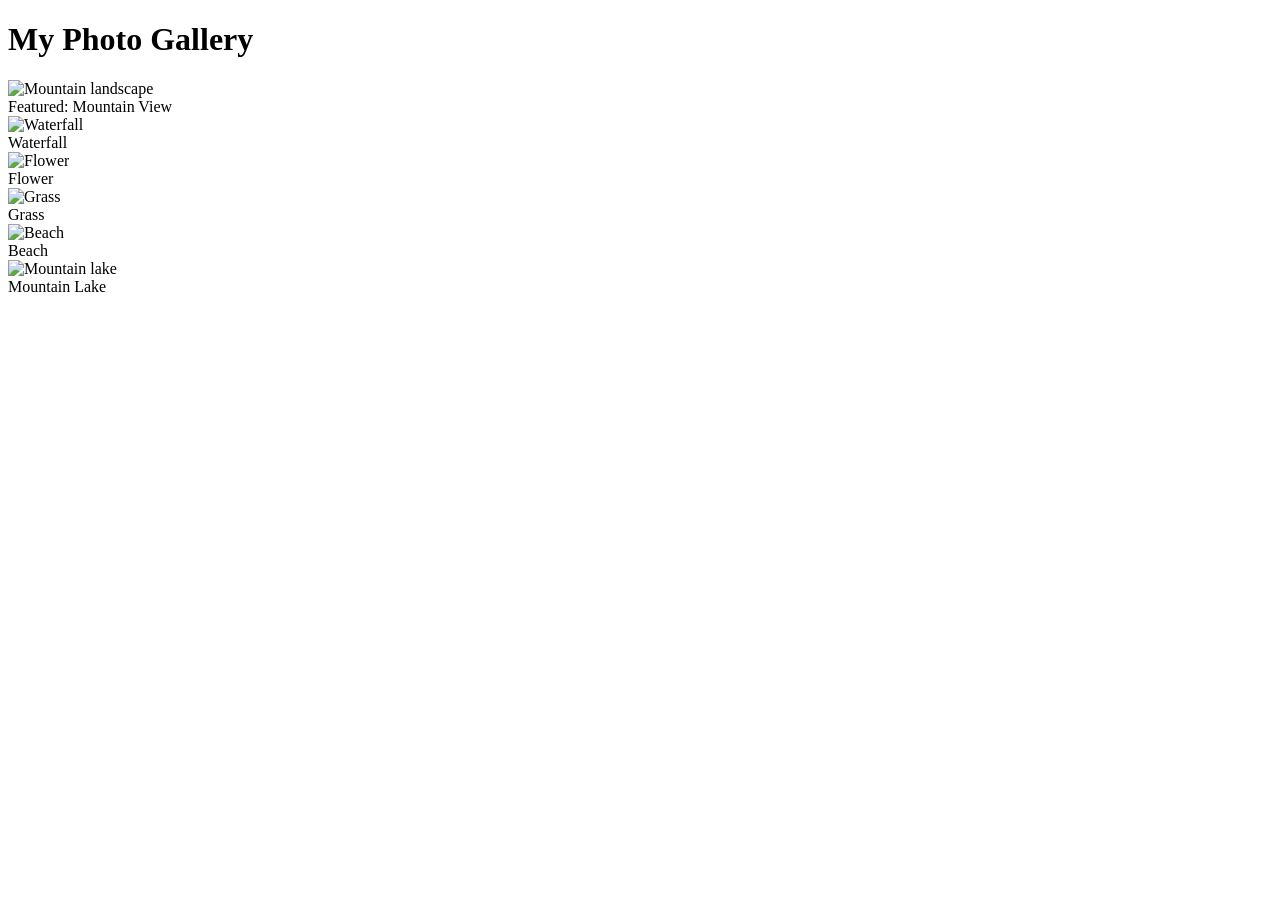
==== index.html @ db3c8d2a "Task 1.1 HTML structer" ====
<!DOCTYPE html>
<html lang="en">
<head>
    <meta charset="UTF-8">
    <meta name="viewport" content="width=device-width, initial-scale=1.0">
    <title>CSS Grid Photo Gallery</title>
    <link rel="stylesheet" href="style.css">
</head>
<body>
    <h1>My Photo Gallery</h1>
    
    <div class="gallery">
        <div class="gallery-item featured">
            <img src="https://picsum.photos/id/1015/400/300" alt="Mountain landscape">
            <div class="overlay">Featured: Mountain View</div>
        </div>
        
        <div class="gallery-item">
            <img src="https://picsum.photos/id/104/400/300" alt="Waterfall">
            <div class="overlay">Waterfall</div>
        </div>
        
        <div class="gallery-item">
            <img src="https://picsum.photos/id/106/400/300" alt="Flower">
            <div class="overlay">Flower</div>
        </div>
        
        <div class="gallery-item">
            <img src="https://picsum.photos/id/107/400/300" alt="Grass">
            <div class="overlay">Grass</div>
        </div>
        
        <div class="gallery-item">
            <img src="https://picsum.photos/id/116/400/300" alt="Beach">
            <div class="overlay">Beach</div>
        </div>
        
        <div class="gallery-item">
            <img src="https://picsum.photos/id/119/400/300" alt="Mountain lake">
            <div class="overlay">Mountain Lake</div>
        </div>
    </div>
</body>
</html>
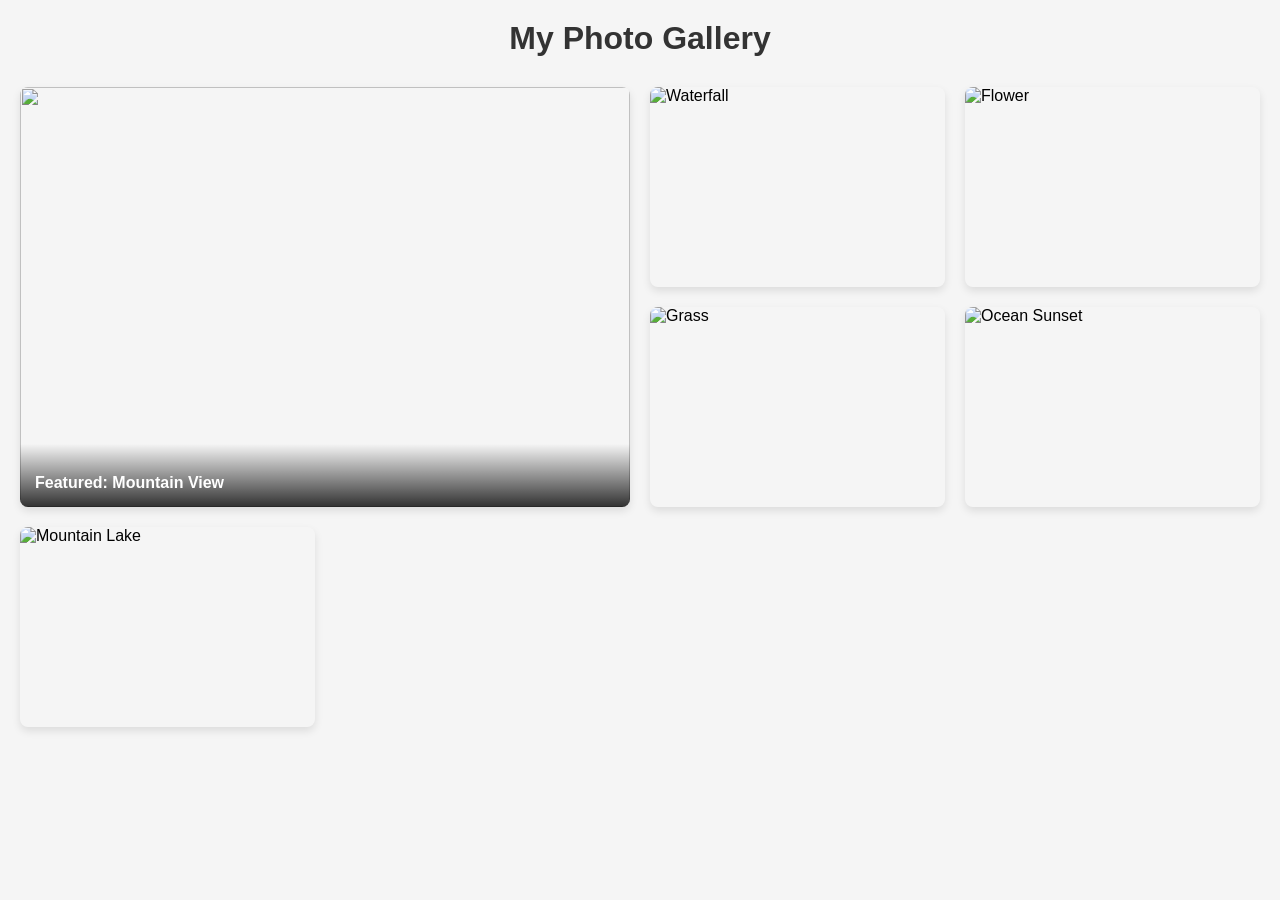
==== commit 7fbf181e: "Task 2.2 : Add caption divs to all items" ====
--- a/index.html
+++ b/index.html
@@ -10,34 +10,62 @@
     <h1>My Photo Gallery</h1>
     
     <div class="gallery">
-        <div class="gallery-item featured">
-            <img src="https://picsum.photos/id/1015/400/300" alt="Mountain landscape">
-            <div class="overlay">Featured: Mountain View</div>
+          <div class="gallery-item featured">
+      <img src="...">
+      <div class="overlay">Featured: Mountain View</div>
+      <div class="caption">  
+          <h3>Mountain View</h3>
+          <p>Nature's masterpiece</p>
+         <span class="likes">❤ 124</span>
+     </div>
+  </div>  
+           <div class="gallery-item">
+        <img src="https://picsum.photos/id/104/400/300" alt="Waterfall">
+        <div class="overlay">Waterfall</div>
+        <div class="caption">
+            <h3>Beautiful Waterfall</h3>
+            <p>Nature's masterpiece</p>
+            <span class="likes">❤ 124</span>
         </div>
+    </div>
+              <div class="gallery-item">
+        <img src="https://picsum.photos/id/106/400/300" alt="Flower">
+        <div class="overlay">Flower</div>
+        <div class="caption">
+            <h3>Forest Path</h3>
+            <p>Walk among giants</p>
+            <span class="likes">❤ 89</span>
+        </div>
+    </div>
         
-        <div class="gallery-item">
-            <img src="https://picsum.photos/id/104/400/300" alt="Waterfall">
-            <div class="overlay">Waterfall</div>
+           <div class="gallery-item">
+        <img src="https://picsum.photos/id/107/400/300" alt="Grass">
+        <div class="overlay">Grass</div>
+        <div class="caption">
+            <h3>Grass Field</h3>
+<p>Green and peaceful</p>
+<span class="likes">❤ 73</span>
         </div>
+    </div>
         
-        <div class="gallery-item">
-            <img src="https://picsum.photos/id/106/400/300" alt="Flower">
-            <div class="overlay">Flower</div>
+        
+            <div class="gallery-item">
+        <img src="https://picsum.photos/id/128/400/300" alt="Ocean Sunset">
+        <div class="overlay">Ocean Sunset</div>
+        <div class="caption">
+            <h3>Ocean Sunset</h3>
+            <p>Golden hour magic</p>
+            <span class="likes">❤ 201</span>
         </div>
+    </div>
         
-        <div class="gallery-item">
-            <img src="https://picsum.photos/id/107/400/300" alt="Grass">
-            <div class="overlay">Grass</div>
-        </div>
-        
-        <div class="gallery-item">
-            <img src="https://picsum.photos/id/116/400/300" alt="Beach">
-            <div class="overlay">Beach</div>
-        </div>
-        
-        <div class="gallery-item">
-            <img src="https://picsum.photos/id/119/400/300" alt="Mountain lake">
-            <div class="overlay">Mountain Lake</div>
+          <div class="gallery-item">
+        <img src="https://picsum.photos/id/119/400/300" alt="Mountain Lake">
+        <div class="overlay">Mountain Lake</div>
+        <div class="caption">
+            <h3>Mountain Lake</h3>
+            <p>Calm alpine waters</p>
+            <span class="likes">❤ 142</span>
         </div>
     </div>
 </body>
--- a/style.css
+++ b/style.css
@@ -0,0 +1,78 @@
+/* Reset and base styles */
+* {
+    margin: 0;
+    padding: 0;
+    box-sizing: border-box;
+}
+
+body {
+    font-family: Arial, sans-serif;
+    padding: 20px;
+    background-color: #f5f5f5;
+}
+
+h1 {
+    text-align: center;
+    margin-bottom: 30px;
+    color: #333;
+}
+
+/* Basic Grid Setup */
+.gallery {
+    display: grid;
+    gap: 20px;
+    grid-template-columns: repeat(auto-fit, minmax(250px, 1fr));
+    grid-auto-rows: minmax(200px, auto);
+}
+
+/* Style individual gallery items */
+.gallery-item {
+    position: relative;
+    border-radius: 8px;
+    overflow: hidden;
+    box-shadow: 0 4px 8px rgba(0,0,0,0.1);
+    transition: transform 0.3s ease;
+}
+
+.gallery-item:hover {
+    transform: scale(1.02);
+}
+
+.gallery-item img {
+    width: 100%;
+    height: 100%;
+    object-fit: cover;
+    display: block;
+}
+
+.overlay {
+    position: absolute;
+    bottom: 0;
+    left: 0;
+    right: 0;
+    background: linear-gradient(transparent, rgba(0,0,0,0.7));
+    color: white;
+    padding: 20px 10px 10px;
+    font-size: 14px;
+    opacity: 0;
+    transition: opacity 0.3s ease;
+}
+
+.gallery-item:hover .overlay {
+    opacity: 1;
+}
+/* Part 2: Task 2.1 - Featured Item with Grid Area */
+/* Make the featured item span multiple cells */
+.gallery-item.featured {
+    grid-column: span 2;
+    grid-row: span 2;
+}
+
+/* Add a special style for the featured item */
+.gallery-item.featured .overlay {
+    font-size: 16px;
+    font-weight: bold;
+    background: linear-gradient(transparent, rgba(0,0,0,0.8));
+    padding: 30px 15px 15px;
+    opacity: 1;
+}
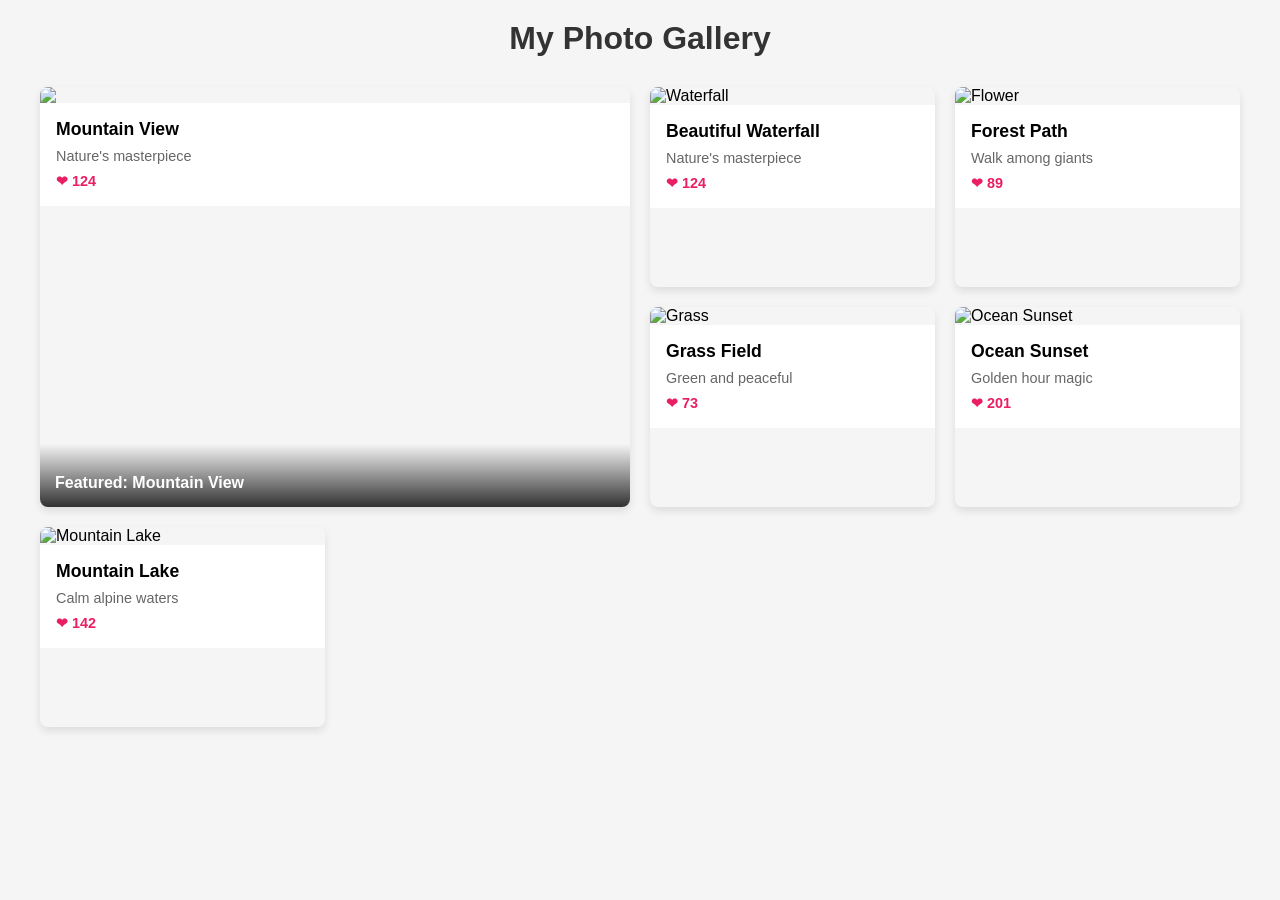
==== commit 8a3d1d87: "Task 3.1 : Wrap gallery in container" ====
--- a/index.html
+++ b/index.html
@@ -9,7 +9,9 @@
 <body>
     <h1>My Photo Gallery</h1>
     
-    <div class="gallery">
+
+   <div class="gallery-container">  
+       <div class="gallery">
           <div class="gallery-item featured">
       <img src="...">
       <div class="overlay">Featured: Mountain View</div>
@@ -68,5 +70,7 @@
             <span class="likes">❤ 142</span>
         </div>
     </div>
+       </div>
+      </div>  
 </body>
 </html>
--- a/style.css
+++ b/style.css
@@ -40,7 +40,7 @@
 
 .gallery-item img {
     width: 100%;
-    height: 100%;
+    height: auto;
     object-fit: cover;
     display: block;
 }
@@ -76,3 +76,41 @@
     padding: 30px 15px 15px;
     opacity: 1;
 }
+.caption {
+    padding: 1rem;
+    background: white;
+}
+
+.caption h3 {
+    margin: 0 0 0.5rem 0;
+    font-size: 1.1rem;
+}
+
+.caption p {
+    margin: 0 0 0.5rem 0;
+    color: #666;
+    font-size: 0.9rem;
+}
+
+.likes {
+    color: #e91e63;
+    font-weight: bold;
+    font-size: 0.9rem;
+}
+/* Alignment Properties */
+.gallery {
+    justify-content: center;
+    align-content: start;
+}
+
+/* Control individual item alignment */
+.gallery-item.featured {
+    justify-self: stretch;
+    align-self: stretch;
+}
+
+/* Add a container for the entire gallery */
+.gallery-container {
+    max-width: 1200px;
+    margin: 0 auto;
+}
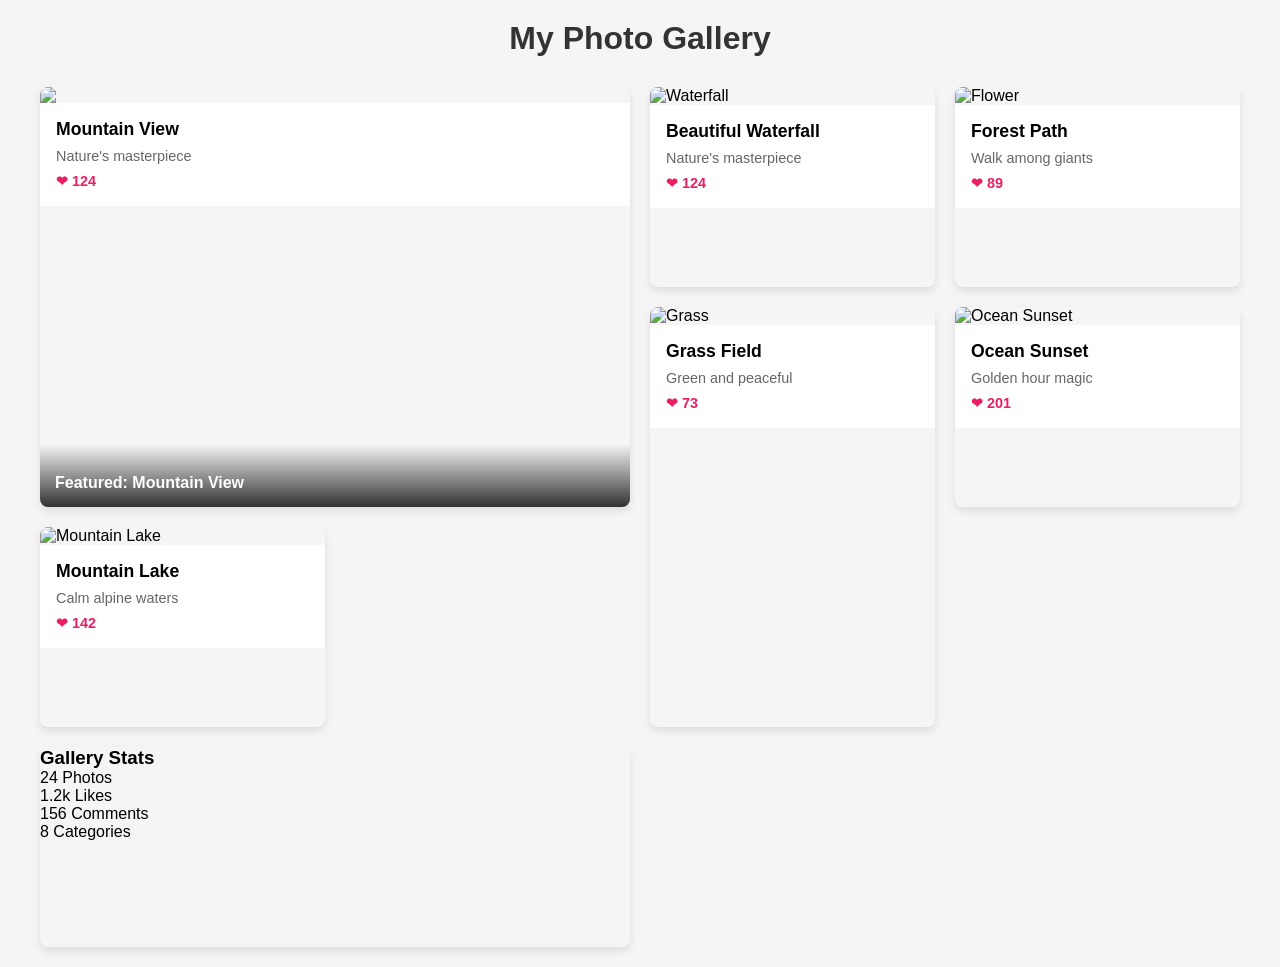
==== commit 7639a8c9: "Task 4.1 : Add stats items to HTML" ====
--- a/index.html
+++ b/index.html
@@ -70,6 +70,29 @@
             <span class="likes">❤ 142</span>
         </div>
     </div>
+          <div class="gallery-item stats-item">
+        <div class="stats-content">
+            <h3>Gallery Stats</h3>
+            <div class="stats-grid">
+                <div class="stat">
+                    <span class="stat-number">24</span>
+                    <span class="stat-label">Photos</span>
+                </div>
+                <div class="stat">
+                    <span class="stat-number">1.2k</span>
+                    <span class="stat-label">Likes</span>
+                </div>
+                <div class="stat">
+                    <span class="stat-number">156</span>
+                    <span class="stat-label">Comments</span>
+                </div>
+                <div class="stat">
+                    <span class="stat-number">8</span>
+                    <span class="stat-label">Categories</span>
+                </div>
+            </div>
+        </div>
+    </div>
        </div>
       </div>  
 </body>
--- a/style.css
+++ b/style.css
@@ -114,3 +114,56 @@
     max-width: 1200px;
     margin: 0 auto;
 }
+/* Task 3.1: Alignment Properties */
+.gallery {
+    justify-content: center;
+    align-content: start;
+}
+
+.gallery-item.featured {
+    justify-self: stretch;
+    align-self: stretch;
+}
+
+.gallery-container {
+    max-width: 1200px;
+    margin: 0 auto;
+}
+/* Task 3.2: Responsive Breakpoints */
+
+/* Tablet layout */
+@media (min-width: 768px) and (max-width: 1023px) {
+    .gallery {
+        grid-template-columns: 1fr 2fr 2fr;
+        grid-template-areas: 
+            "featured featured ."
+            "featured featured ."
+            ". . .";
+    }
+    
+    .gallery-item.featured {
+        grid-area: featured;
+    }
+}
+
+/* Desktop layout - Magazine style */
+@media (min-width: 1024px) {
+    .gallery {
+        grid-template-columns: repeat(4, 1fr);
+        grid-auto-rows: minmax(200px, auto);
+    }
+    
+    /* Create a magazine-style layout */
+    .gallery-item:nth-child(1) {
+        grid-column: span 2;
+        grid-row: span 2;
+    }
+    
+    .gallery-item:nth-child(4) {
+        grid-row: span 2;
+    }
+    
+    .gallery-item:nth-child(7) {
+        grid-column: span 2;
+    }
+}
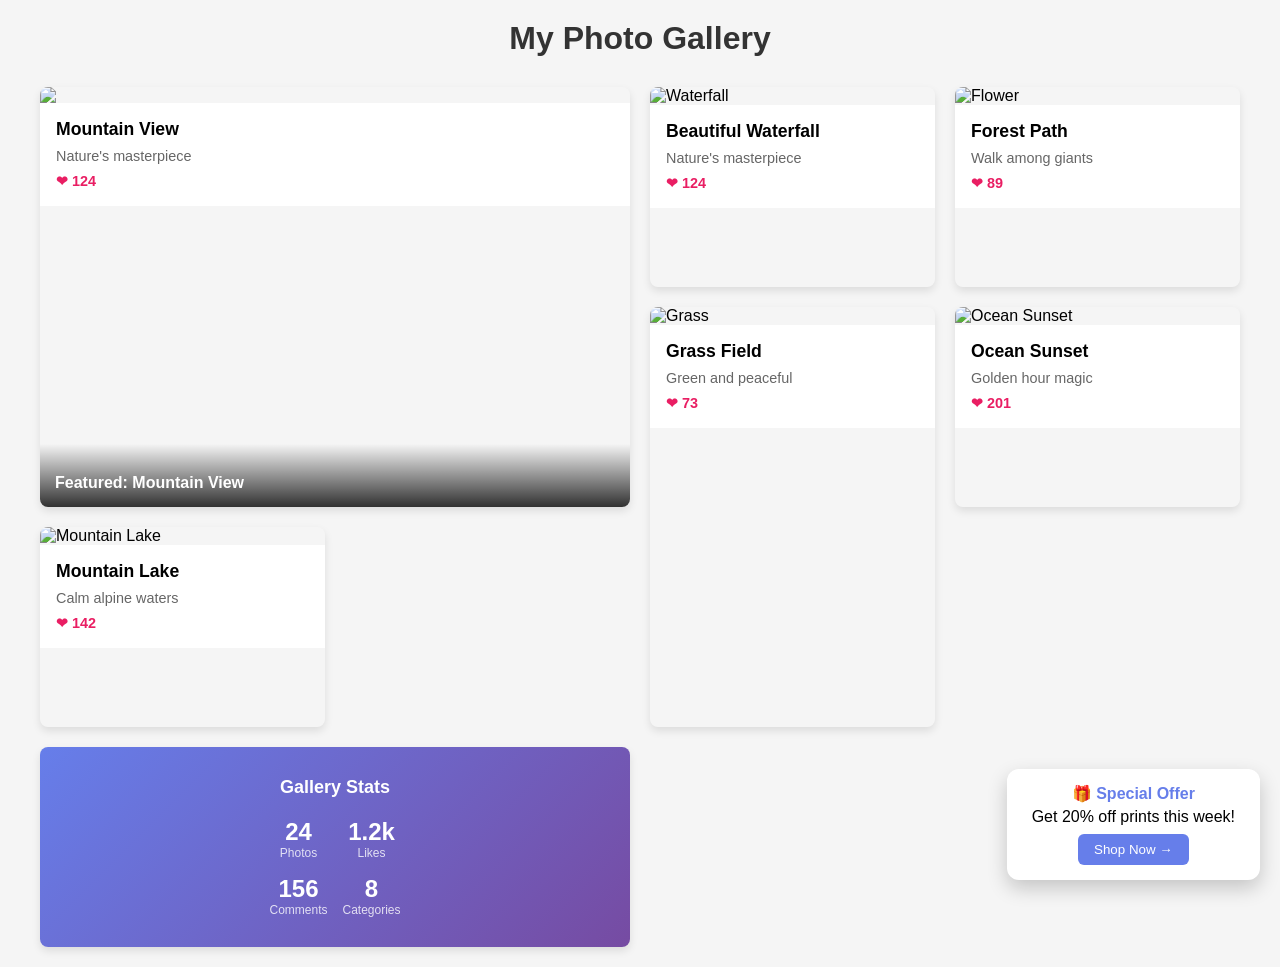
==== commit 2d83c3bc: "Task 4.2 Add floating promotional card" ====
--- a/index.html
+++ b/index.html
@@ -94,6 +94,11 @@
         </div>
     </div>
        </div>
-      </div>  
+      </div>
+    <div class="floating-card">
+    <h4>🎁 Special Offer</h4>
+    <p>Get 20% off prints this week!</p>
+    <button>Shop Now →</button>
+</div>
 </body>
 </html>
--- a/style.css
+++ b/style.css
@@ -98,11 +98,14 @@
     font-size: 0.9rem;
 }
 /* Alignment Properties */
-.gallery {
+
+    .gallery {
     justify-content: center;
     align-content: start;
-}
-
+    grid-auto-flow: dense;  /* NEW: This is the dense packing */
+}
+
+}
 /* Control individual item alignment */
 .gallery-item.featured {
     justify-self: stretch;
@@ -167,3 +170,83 @@
         grid-column: span 2;
     }
 }
+/* Task 4.1: Subgrid Example */
+.stats-item {
+    background: linear-gradient(135deg, #667eea 0%, #764ba2 100%);
+    display: flex;
+    align-items: center;
+    justify-content: center;
+    text-align: center;
+}
+
+.stats-content h3 {
+    color: white;
+    margin-bottom: 20px;
+    font-size: 18px;
+}
+
+.stats-grid {
+    display: grid;
+    grid-template-columns: repeat(2, 1fr);
+    gap: 15px;
+}
+
+.stat {
+    display: flex;
+    flex-direction: column;
+    color: white;
+}
+
+.stat-number {
+    font-size: 24px;
+    font-weight: bold;
+}
+/* Task 4.2: Dense Packing + Floating Card */
+.floating-card {
+    position: fixed;
+    bottom: 20px;
+    right: 20px;
+    background: white;
+    padding: 15px 25px;
+    border-radius: 12px;
+    box-shadow: 0 8px 20px rgba(0,0,0,0.2);
+    z-index: 100;
+    text-align: center;
+    animation: slideIn 0.5s ease;
+}
+
+.floating-card h4 {
+    color: #667eea;
+    margin-bottom: 5px;
+}
+
+.floating-card button {
+    background: #667eea;
+    color: white;
+    border: none;
+    padding: 8px 16px;
+    border-radius: 6px;
+    margin-top: 8px;
+    cursor: pointer;
+    transition: transform 0.2s;
+}
+
+.floating-card button:hover {
+    transform: scale(1.05);
+}
+
+@keyframes slideIn {
+    from {
+        transform: translateX(100%);
+        opacity: 0;
+    }
+    to {
+        transform: translateX(0);
+        opacity: 1;
+    }
+}
+
+.stat-label {
+    font-size: 12px;
+    opacity: 0.8;
+}
